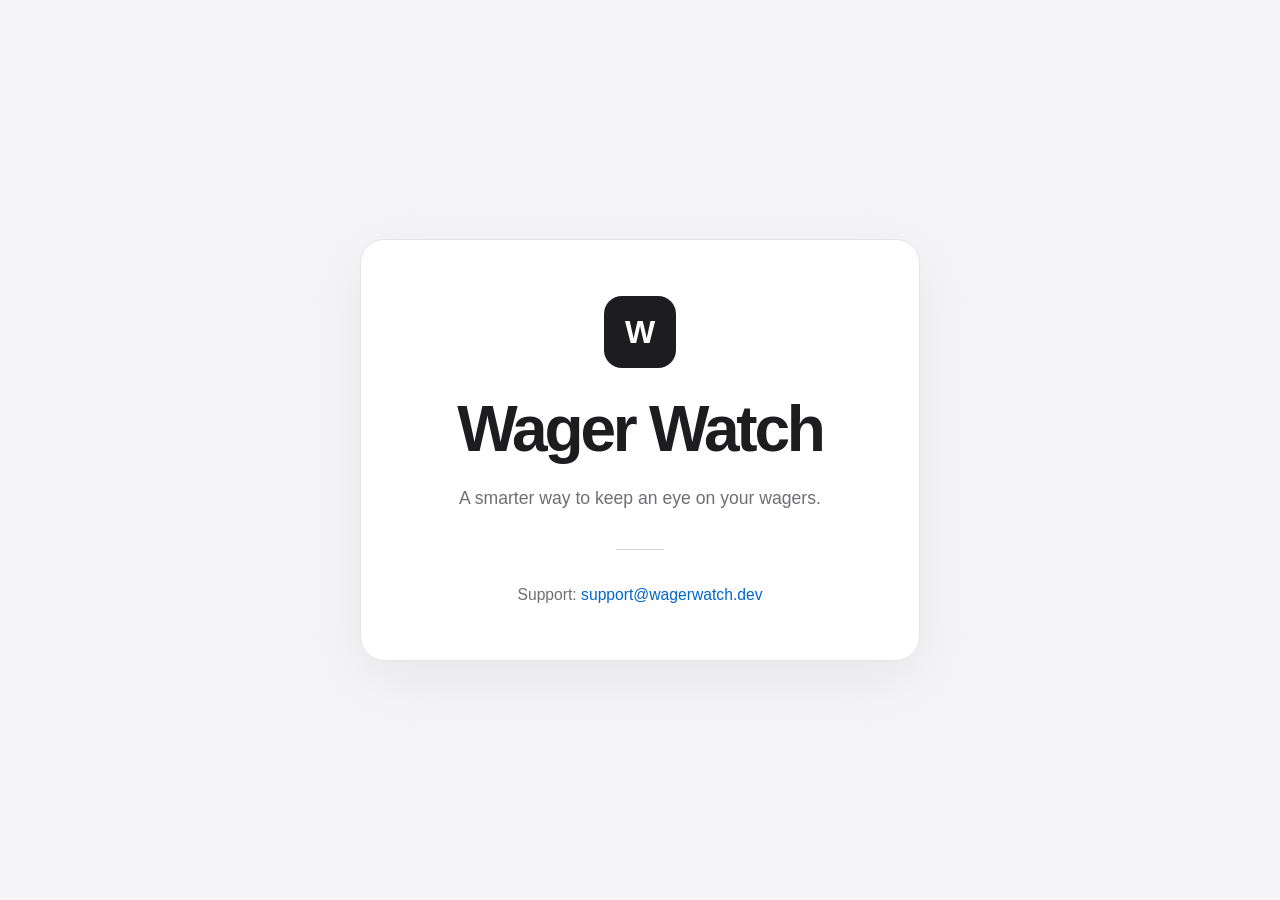
==== index.html @ 5d00ebd9 "Add files via upload" ====
<!doctype html>
<html lang="en">
<head>
  <meta charset="utf-8">
  <meta name="viewport" content="width=device-width, initial-scale=1">
  <meta name="description" content="Wager Watch">
  <title>Wager Watch</title>
  <link rel="stylesheet" href="styles.css">
</head>
<body>
  <main class="hero">
    <div class="card">
      <div class="logo-mark">W</div>
      <h1>Wager Watch</h1>
      <p class="tagline">A smarter way to keep an eye on your wagers.</p>

      <div class="divider"></div>

      <p class="support">
        Support:
        <a href="mailto:support@wagerwatch.dev">support@wagerwatch.dev</a>
      </p>
    </div>
  </main>
</body>
</html>
---- styles.css ----
* {
  box-sizing: border-box;
}

html, body {
  margin: 0;
  min-height: 100%;
}

body {
  font-family: -apple-system, BlinkMacSystemFont, "Segoe UI", Roboto, Helvetica, Arial, sans-serif;
  background: #f5f5f7;
  color: #1d1d1f;
}

.hero {
  min-height: 100vh;
  display: grid;
  place-items: center;
  padding: 24px;
}

.card {
  width: min(560px, 100%);
  text-align: center;
  background: #ffffff;
  border: 1px solid #e5e5e7;
  border-radius: 24px;
  padding: 56px 32px;
  box-shadow: 0 18px 60px rgba(0, 0, 0, 0.06);
}

.logo-mark {
  width: 72px;
  height: 72px;
  margin: 0 auto 24px;
  border-radius: 18px;
  display: grid;
  place-items: center;
  background: #1d1d1f;
  color: #ffffff;
  font-size: 32px;
  font-weight: 700;
}

h1 {
  margin: 0;
  font-size: clamp(2.4rem, 8vw, 4rem);
  letter-spacing: -0.05em;
}

.tagline {
  margin: 18px auto 0;
  max-width: 420px;
  color: #6e6e73;
  font-size: 1.1rem;
  line-height: 1.6;
}

.divider {
  width: 48px;
  height: 1px;
  background: #d2d2d7;
  margin: 36px auto;
}

.support {
  margin: 0;
  color: #6e6e73;
  font-size: 0.98rem;
}

a {
  color: #0066cc;
  text-decoration: none;
}

a:hover {
  text-decoration: underline;
}
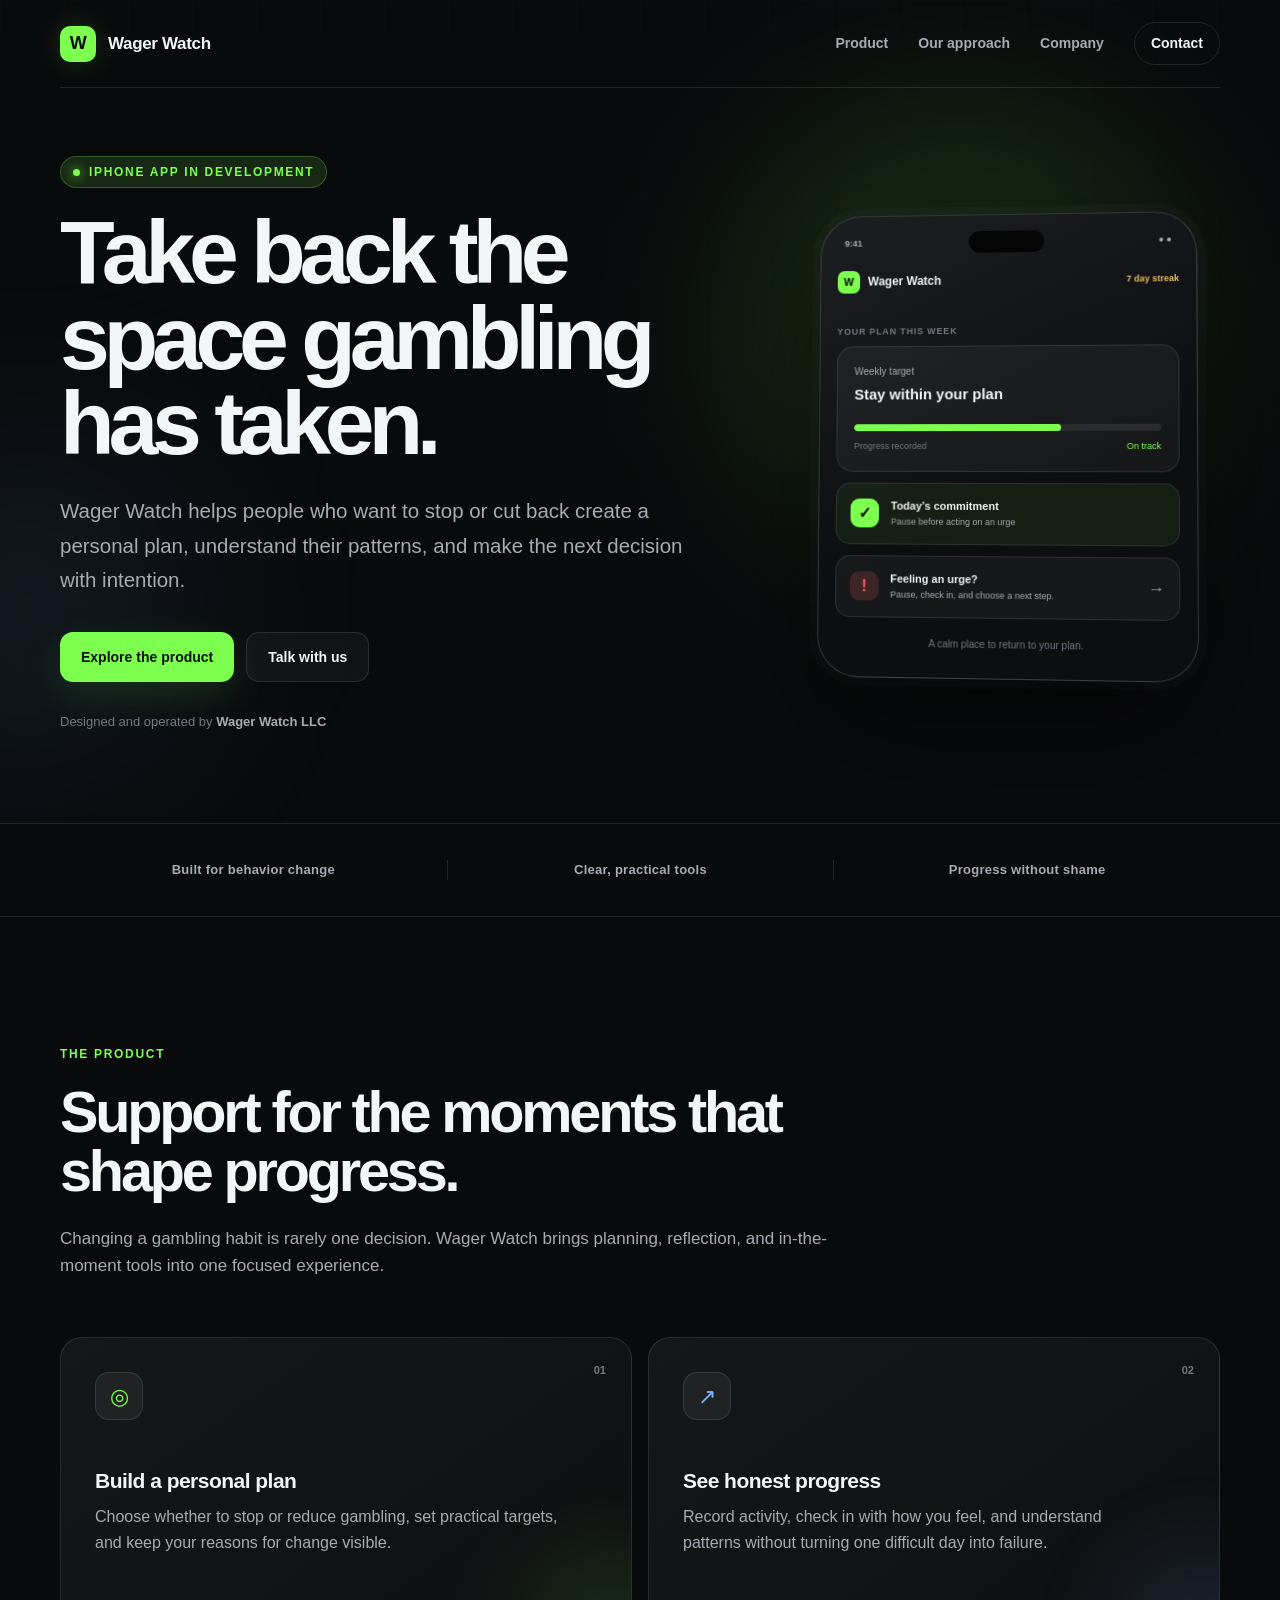
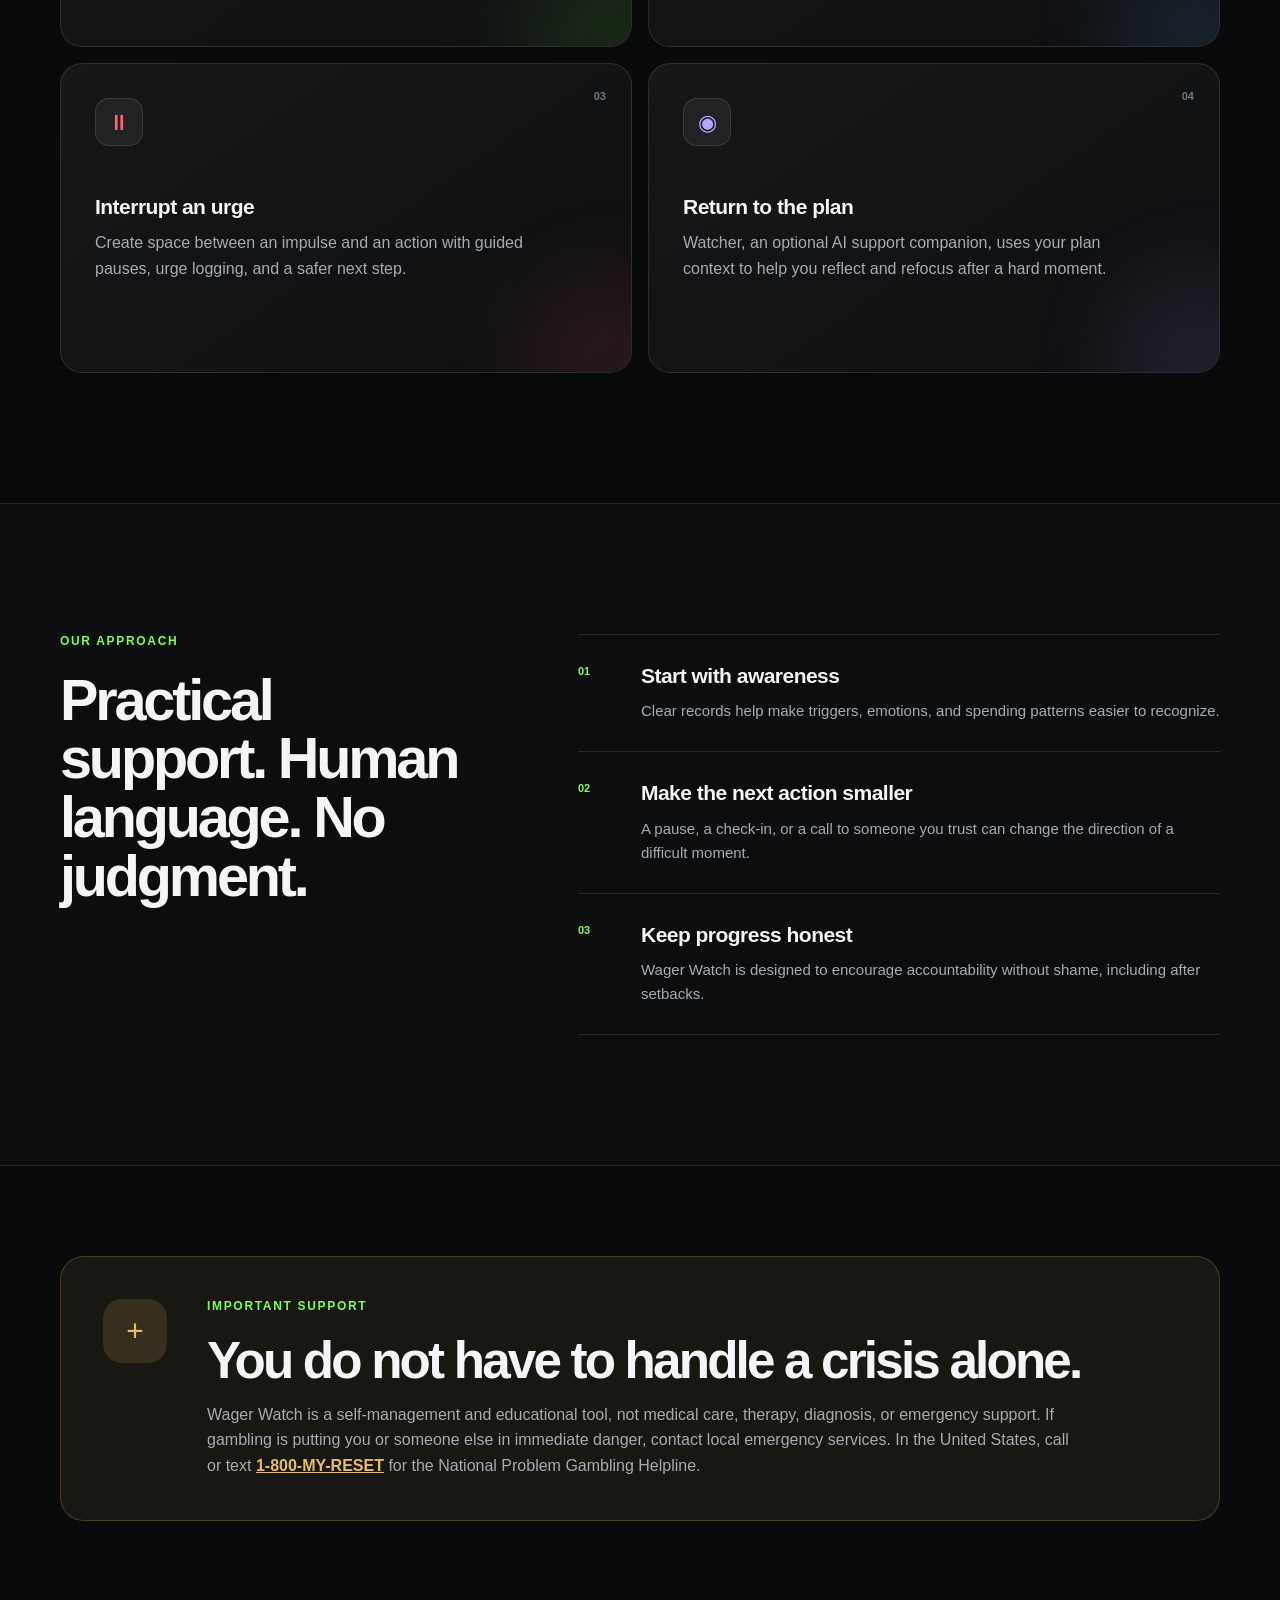
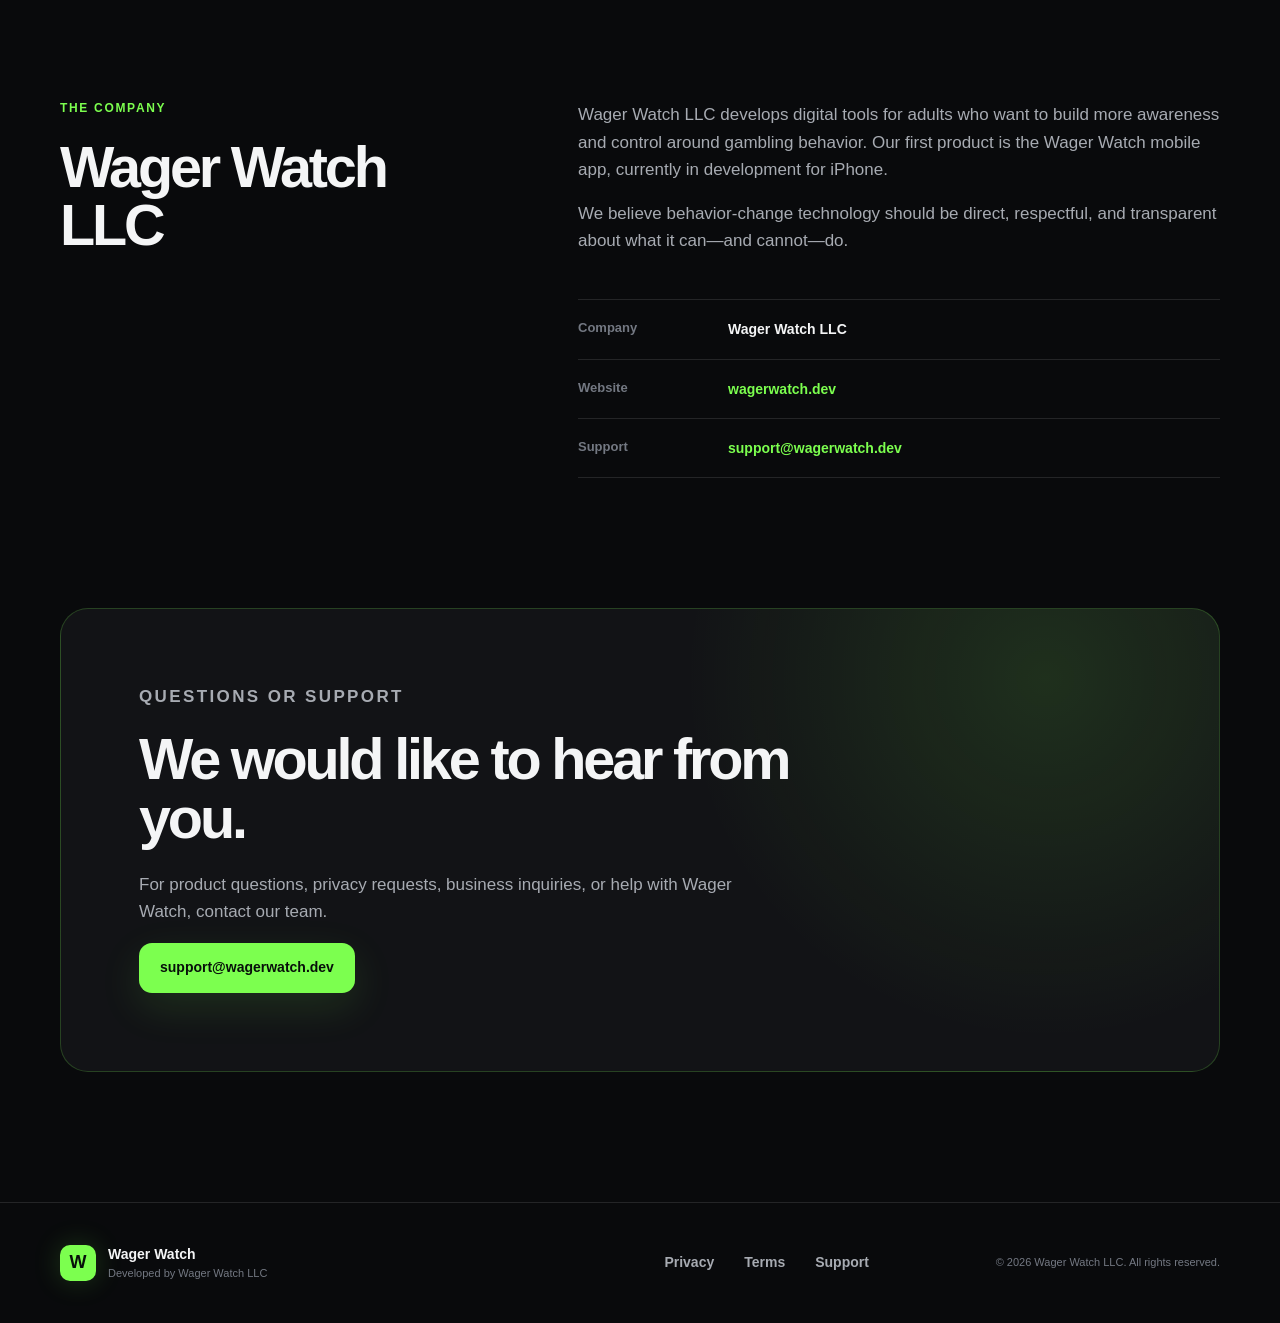
==== commit cf1df56c: "Build complete Wager Watch company website Add substantive company and product content, responsible-" ====
--- a/index.html
+++ b/index.html
@@ -3,24 +3,201 @@
 <head>
   <meta charset="utf-8">
   <meta name="viewport" content="width=device-width, initial-scale=1">
-  <meta name="description" content="Wager Watch">
-  <title>Wager Watch</title>
+  <meta name="description" content="Wager Watch helps adults who want to stop or reduce gambling build a personal plan, track progress, and respond to urges with intention.">
+  <meta name="theme-color" content="#090a0c">
+  <meta property="og:title" content="Wager Watch — Take back control">
+  <meta property="og:description" content="A personal plan and progress companion for people working to change their gambling habits.">
+  <meta property="og:type" content="website">
+  <meta property="og:url" content="https://wagerwatch.dev/">
+  <title>Wager Watch — Take back control</title>
+  <link rel="icon" href="favicon.svg" type="image/svg+xml">
   <link rel="stylesheet" href="styles.css">
+  <script type="application/ld+json">
+    {
+      "@context": "https://schema.org",
+      "@type": "Organization",
+      "name": "Wager Watch LLC",
+      "url": "https://wagerwatch.dev",
+      "email": "support@wagerwatch.dev",
+      "description": "Wager Watch LLC develops digital tools that help adults build awareness and control around gambling behavior."
+    }
+  </script>
 </head>
 <body>
-  <main class="hero">
-    <div class="card">
-      <div class="logo-mark">W</div>
-      <h1>Wager Watch</h1>
-      <p class="tagline">A smarter way to keep an eye on your wagers.</p>
-
-      <div class="divider"></div>
-
-      <p class="support">
-        Support:
-        <a href="mailto:support@wagerwatch.dev">support@wagerwatch.dev</a>
-      </p>
+  <a class="skip-link" href="#main">Skip to content</a>
+
+  <header class="site-header">
+    <div class="shell nav-wrap">
+      <a class="brand" href="#top" aria-label="Wager Watch home">
+        <span class="brand-mark" aria-hidden="true">W</span>
+        <span>Wager Watch</span>
+      </a>
+      <nav aria-label="Primary navigation">
+        <a href="#product">Product</a>
+        <a href="#approach">Our approach</a>
+        <a href="#company">Company</a>
+        <a class="nav-contact" href="mailto:support@wagerwatch.dev">Contact</a>
+      </nav>
     </div>
+  </header>
+
+  <main id="main">
+    <section class="hero" id="top">
+      <div class="hero-glow hero-glow-one" aria-hidden="true"></div>
+      <div class="hero-glow hero-glow-two" aria-hidden="true"></div>
+      <div class="shell hero-grid">
+        <div class="hero-copy">
+          <p class="eyebrow"><span class="status-dot"></span> iPhone app in development</p>
+          <h1>Take back the space gambling has taken.</h1>
+          <p class="hero-lede">Wager Watch helps people who want to stop or cut back create a personal plan, understand their patterns, and make the next decision with intention.</p>
+          <div class="hero-actions">
+            <a class="button button-primary" href="#product">Explore the product</a>
+            <a class="button button-secondary" href="mailto:support@wagerwatch.dev">Talk with us</a>
+          </div>
+          <p class="identity-line">Designed and operated by <strong>Wager Watch LLC</strong></p>
+        </div>
+
+        <div class="product-preview" aria-label="Illustration of the Wager Watch app dashboard">
+          <div class="phone">
+            <div class="phone-top"><span>9:41</span><span class="phone-island"></span><span>● ●</span></div>
+            <div class="app-brand"><span class="mini-mark">W</span><span>Wager Watch</span><span class="streak">7 day streak</span></div>
+            <p class="screen-label">YOUR PLAN THIS WEEK</p>
+            <div class="plan-card">
+              <div><span class="muted">Weekly target</span><strong>Stay within your plan</strong></div>
+              <div class="progress-track"><span></span></div>
+              <div class="plan-meta"><span>Progress recorded</span><span>On track</span></div>
+            </div>
+            <div class="check-card">
+              <span class="check-icon">✓</span>
+              <div><strong>Today’s commitment</strong><span>Pause before acting on an urge</span></div>
+            </div>
+            <div class="urge-card">
+              <div class="urge-icon">!</div>
+              <div><strong>Feeling an urge?</strong><span>Pause, check in, and choose a next step.</span></div>
+              <span class="arrow">→</span>
+            </div>
+            <p class="preview-note">A calm place to return to your plan.</p>
+          </div>
+        </div>
+      </div>
+    </section>
+
+    <section class="trust-strip" aria-label="Product principles">
+      <div class="shell trust-grid">
+        <span>Built for behavior change</span>
+        <span>Clear, practical tools</span>
+        <span>Progress without shame</span>
+      </div>
+    </section>
+
+    <section class="section" id="product">
+      <div class="shell">
+        <div class="section-heading">
+          <p class="kicker">The product</p>
+          <h2>Support for the moments that shape progress.</h2>
+          <p>Changing a gambling habit is rarely one decision. Wager Watch brings planning, reflection, and in-the-moment tools into one focused experience.</p>
+        </div>
+        <div class="feature-grid">
+          <article class="feature-card feature-plan">
+            <span class="feature-number">01</span>
+            <div class="feature-icon" aria-hidden="true">◎</div>
+            <h3>Build a personal plan</h3>
+            <p>Choose whether to stop or reduce gambling, set practical targets, and keep your reasons for change visible.</p>
+          </article>
+          <article class="feature-card feature-track">
+            <span class="feature-number">02</span>
+            <div class="feature-icon" aria-hidden="true">↗</div>
+            <h3>See honest progress</h3>
+            <p>Record activity, check in with how you feel, and understand patterns without turning one difficult day into failure.</p>
+          </article>
+          <article class="feature-card feature-urge">
+            <span class="feature-number">03</span>
+            <div class="feature-icon" aria-hidden="true">⏸</div>
+            <h3>Interrupt an urge</h3>
+            <p>Create space between an impulse and an action with guided pauses, urge logging, and a safer next step.</p>
+          </article>
+          <article class="feature-card feature-watcher">
+            <span class="feature-number">04</span>
+            <div class="feature-icon" aria-hidden="true">◉</div>
+            <h3>Return to the plan</h3>
+            <p>Watcher, an optional AI support companion, uses your plan context to help you reflect and refocus after a hard moment.</p>
+          </article>
+        </div>
+      </div>
+    </section>
+
+    <section class="section approach-section" id="approach">
+      <div class="shell approach-grid">
+        <div>
+          <p class="kicker">Our approach</p>
+          <h2>Practical support. Human language. No judgment.</h2>
+        </div>
+        <div class="principles">
+          <article>
+            <span>01</span>
+            <div><h3>Start with awareness</h3><p>Clear records help make triggers, emotions, and spending patterns easier to recognize.</p></div>
+          </article>
+          <article>
+            <span>02</span>
+            <div><h3>Make the next action smaller</h3><p>A pause, a check-in, or a call to someone you trust can change the direction of a difficult moment.</p></div>
+          </article>
+          <article>
+            <span>03</span>
+            <div><h3>Keep progress honest</h3><p>Wager Watch is designed to encourage accountability without shame, including after setbacks.</p></div>
+          </article>
+        </div>
+      </div>
+    </section>
+
+    <section class="section safety-section">
+      <div class="shell safety-card">
+        <div class="safety-mark" aria-hidden="true">+</div>
+        <div>
+          <p class="kicker">Important support</p>
+          <h2>You do not have to handle a crisis alone.</h2>
+          <p>Wager Watch is a self-management and educational tool, not medical care, therapy, diagnosis, or emergency support. If gambling is putting you or someone else in immediate danger, contact local emergency services. In the United States, call or text <a href="tel:18006973738">1-800-MY-RESET</a> for the National Problem Gambling Helpline.</p>
+        </div>
+      </div>
+    </section>
+
+    <section class="section company-section" id="company">
+      <div class="shell company-grid">
+        <div>
+          <p class="kicker">The company</p>
+          <h2>Wager Watch LLC</h2>
+        </div>
+        <div class="company-copy">
+          <p>Wager Watch LLC develops digital tools for adults who want to build more awareness and control around gambling behavior. Our first product is the Wager Watch mobile app, currently in development for iPhone.</p>
+          <p>We believe behavior-change technology should be direct, respectful, and transparent about what it can—and cannot—do.</p>
+          <dl class="company-details">
+            <div><dt>Company</dt><dd>Wager Watch LLC</dd></div>
+            <div><dt>Website</dt><dd><a href="https://wagerwatch.dev">wagerwatch.dev</a></dd></div>
+            <div><dt>Support</dt><dd><a href="mailto:support@wagerwatch.dev">support@wagerwatch.dev</a></dd></div>
+          </dl>
+        </div>
+      </div>
+    </section>
+
+    <section class="contact-section">
+      <div class="shell contact-card">
+        <p class="kicker">Questions or support</p>
+        <h2>We would like to hear from you.</h2>
+        <p>For product questions, privacy requests, business inquiries, or help with Wager Watch, contact our team.</p>
+        <a class="button button-primary" href="mailto:support@wagerwatch.dev">support@wagerwatch.dev</a>
+      </div>
+    </section>
   </main>
+
+  <footer>
+    <div class="shell footer-grid">
+      <div class="footer-brand"><span class="brand-mark" aria-hidden="true">W</span><div><strong>Wager Watch</strong><span>Developed by Wager Watch LLC</span></div></div>
+      <nav aria-label="Legal navigation">
+        <a href="privacy.html">Privacy</a>
+        <a href="terms.html">Terms</a>
+        <a href="mailto:support@wagerwatch.dev">Support</a>
+      </nav>
+      <p>© 2026 Wager Watch LLC. All rights reserved.</p>
+    </div>
+  </footer>
 </body>
 </html>
--- a/styles.css
+++ b/styles.css
@@ -1,80 +1,201 @@
-* {
-  box-sizing: border-box;
-}
-
-html, body {
+:root {
+  --bg: #090a0c;
+  --surface: #121316;
+  --surface-raised: #1a1c20;
+  --text: #f4f5f6;
+  --muted: #a7abb2;
+  --subtle: #737882;
+  --line: rgba(255, 255, 255, 0.11);
+  --lime: #7cff4f;
+  --lime-soft: rgba(124, 255, 79, 0.13);
+  --blue: #72b8ff;
+  --lavender: #b7a5ff;
+  --amber: #e6be62;
+  --red: #ff626b;
+  --shell: 1160px;
+}
+
+* { box-sizing: border-box; }
+html { scroll-behavior: smooth; }
+body {
   margin: 0;
-  min-height: 100%;
-}
-
-body {
-  font-family: -apple-system, BlinkMacSystemFont, "Segoe UI", Roboto, Helvetica, Arial, sans-serif;
-  background: #f5f5f7;
-  color: #1d1d1f;
-}
-
-.hero {
-  min-height: 100vh;
-  display: grid;
-  place-items: center;
-  padding: 24px;
-}
-
-.card {
-  width: min(560px, 100%);
-  text-align: center;
-  background: #ffffff;
-  border: 1px solid #e5e5e7;
-  border-radius: 24px;
-  padding: 56px 32px;
-  box-shadow: 0 18px 60px rgba(0, 0, 0, 0.06);
-}
-
-.logo-mark {
-  width: 72px;
-  height: 72px;
-  margin: 0 auto 24px;
-  border-radius: 18px;
-  display: grid;
-  place-items: center;
-  background: #1d1d1f;
-  color: #ffffff;
-  font-size: 32px;
-  font-weight: 700;
-}
-
-h1 {
-  margin: 0;
-  font-size: clamp(2.4rem, 8vw, 4rem);
-  letter-spacing: -0.05em;
-}
-
-.tagline {
-  margin: 18px auto 0;
-  max-width: 420px;
-  color: #6e6e73;
-  font-size: 1.1rem;
+  background: var(--bg);
+  color: var(--text);
+  font-family: Inter, ui-sans-serif, -apple-system, BlinkMacSystemFont, "Segoe UI", sans-serif;
+  font-size: 16px;
   line-height: 1.6;
-}
-
-.divider {
-  width: 48px;
-  height: 1px;
-  background: #d2d2d7;
-  margin: 36px auto;
-}
-
-.support {
-  margin: 0;
-  color: #6e6e73;
-  font-size: 0.98rem;
-}
-
-a {
-  color: #0066cc;
-  text-decoration: none;
-}
-
-a:hover {
-  text-decoration: underline;
-}
+  -webkit-font-smoothing: antialiased;
+}
+a { color: inherit; }
+.shell { width: min(var(--shell), calc(100% - 48px)); margin-inline: auto; }
+.skip-link { position: fixed; left: 16px; top: -80px; z-index: 100; padding: 12px 18px; background: var(--lime); color: #07100a; border-radius: 10px; font-weight: 800; }
+.skip-link:focus { top: 16px; }
+
+.site-header { position: absolute; inset: 0 0 auto; z-index: 10; }
+.nav-wrap { height: 88px; display: flex; align-items: center; justify-content: space-between; border-bottom: 1px solid var(--line); }
+.brand { display: flex; align-items: center; gap: 12px; color: var(--text); text-decoration: none; font-size: 17px; font-weight: 760; letter-spacing: -0.02em; }
+.brand-mark { width: 36px; height: 36px; display: inline-grid; place-items: center; border-radius: 10px; background: var(--lime); color: #07100a; font-size: 18px; font-weight: 900; box-shadow: 0 0 28px rgba(124, 255, 79, 0.18); }
+nav { display: flex; align-items: center; gap: 30px; }
+nav a { color: var(--muted); text-decoration: none; font-size: 14px; font-weight: 650; transition: color .2s ease; }
+nav a:hover, nav a:focus-visible { color: var(--text); }
+.nav-contact { padding: 9px 16px; border: 1px solid var(--line); border-radius: 999px; color: var(--text); }
+
+.hero { position: relative; min-height: 820px; padding: 156px 0 90px; overflow: hidden; border-bottom: 1px solid var(--line); }
+.hero::before { content: ""; position: absolute; inset: 0; pointer-events: none; opacity: .2; background-image: linear-gradient(rgba(255,255,255,.045) 1px, transparent 1px), linear-gradient(90deg, rgba(255,255,255,.045) 1px, transparent 1px); background-size: 64px 64px; mask-image: linear-gradient(to bottom, black, transparent 86%); }
+.hero-glow { position: absolute; border-radius: 50%; filter: blur(90px); pointer-events: none; }
+.hero-glow-one { width: 460px; height: 460px; right: 7%; top: 12%; background: rgba(124, 255, 79, .13); }
+.hero-glow-two { width: 360px; height: 360px; left: -12%; bottom: 4%; background: rgba(114, 184, 255, .08); }
+.hero-grid { position: relative; display: grid; grid-template-columns: minmax(0, 1.1fr) minmax(360px, .75fr); align-items: center; gap: clamp(50px, 8vw, 120px); }
+.eyebrow, .kicker { margin: 0 0 22px; color: var(--lime); font-size: 12px; line-height: 1.2; font-weight: 850; letter-spacing: .14em; text-transform: uppercase; }
+.eyebrow { display: inline-flex; align-items: center; gap: 9px; padding: 8px 12px; border: 1px solid rgba(124,255,79,.24); border-radius: 999px; background: var(--lime-soft); }
+.status-dot { width: 7px; height: 7px; border-radius: 50%; background: var(--lime); box-shadow: 0 0 12px var(--lime); }
+h1, h2, h3, p { margin-top: 0; }
+h1 { max-width: 750px; margin-bottom: 28px; font-size: clamp(3.5rem, 7vw, 6.55rem); line-height: .95; letter-spacing: -.07em; font-weight: 830; }
+h2 { margin-bottom: 24px; font-size: clamp(2.25rem, 4.5vw, 4.4rem); line-height: 1.02; letter-spacing: -.055em; }
+h3 { margin-bottom: 10px; font-size: 21px; line-height: 1.25; letter-spacing: -.025em; }
+.hero-lede { max-width: 650px; margin-bottom: 34px; color: var(--muted); font-size: clamp(1.08rem, 2vw, 1.28rem); line-height: 1.7; }
+.hero-actions { display: flex; flex-wrap: wrap; gap: 12px; }
+.button { display: inline-flex; align-items: center; justify-content: center; min-height: 50px; padding: 0 21px; border-radius: 13px; text-decoration: none; font-size: 14px; font-weight: 800; transition: transform .2s ease, border-color .2s ease, background .2s ease; }
+.button:hover { transform: translateY(-2px); }
+.button-primary { background: var(--lime); color: #07100a; box-shadow: 0 14px 42px rgba(124,255,79,.12); }
+.button-secondary { border: 1px solid var(--line); background: rgba(255,255,255,.04); }
+.identity-line { margin: 30px 0 0; color: var(--subtle); font-size: 13px; }
+.identity-line strong { color: var(--muted); }
+
+.product-preview { perspective: 1000px; }
+.phone { width: min(380px, 100%); margin-inline: auto; padding: 13px 17px 25px; border: 1px solid rgba(255,255,255,.17); border-radius: 42px; background: linear-gradient(155deg, #1c1e22, #0d0e10 60%); box-shadow: 0 50px 120px rgba(0,0,0,.55), 0 0 0 8px rgba(255,255,255,.025); transform: rotateY(-4deg) rotateX(2deg); }
+.phone-top { display: grid; grid-template-columns: 1fr 1fr 1fr; align-items: center; padding: 3px 7px 17px; color: var(--muted); font-size: 9px; font-weight: 800; }
+.phone-top > :last-child { text-align: right; }
+.phone-island { width: 76px; height: 22px; margin-inline: auto; border-radius: 20px; background: #050506; }
+.app-brand { display: flex; align-items: center; gap: 8px; margin-bottom: 32px; font-size: 12px; font-weight: 800; }
+.mini-mark { width: 23px; height: 23px; display: grid; place-items: center; border-radius: 7px; background: var(--lime); color: #07100a; font-size: 11px; }
+.streak { margin-left: auto; color: var(--amber); font-size: 9px; }
+.screen-label { margin-bottom: 8px; color: var(--subtle); font-size: 9px; font-weight: 850; letter-spacing: .1em; }
+.plan-card, .check-card, .urge-card { border: 1px solid var(--line); background: rgba(255,255,255,.045); }
+.plan-card { padding: 17px; border-radius: 17px; }
+.plan-card > div:first-child { display: flex; flex-direction: column; }
+.muted { color: var(--muted); font-size: 10px; }
+.plan-card strong { margin-top: 3px; font-size: 15px; }
+.progress-track { height: 7px; margin: 18px 0 8px; overflow: hidden; border-radius: 99px; background: rgba(255,255,255,.08); }
+.progress-track span { display: block; width: 68%; height: 100%; border-radius: inherit; background: var(--lime); }
+.plan-meta { display: flex; justify-content: space-between; color: var(--subtle); font-size: 9px; }
+.plan-meta span:last-child { color: var(--lime); }
+.check-card, .urge-card { display: flex; align-items: center; gap: 12px; margin-top: 11px; padding: 14px; border-radius: 15px; }
+.check-card { background: rgba(124,255,79,.065); }
+.check-icon, .urge-icon { flex: 0 0 auto; width: 29px; height: 29px; display: grid; place-items: center; border-radius: 9px; font-weight: 900; }
+.check-icon { background: var(--lime); color: #07100a; }
+.urge-icon { background: rgba(255,98,107,.17); color: var(--red); }
+.check-card div, .urge-card div:nth-child(2) { display: flex; flex-direction: column; }
+.check-card strong, .urge-card strong { font-size: 11px; }
+.check-card div span, .urge-card div span { color: var(--muted); font-size: 9px; }
+.arrow { margin-left: auto; color: var(--muted); }
+.preview-note { margin: 18px 0 0; color: var(--subtle); font-size: 10px; text-align: center; }
+
+.trust-strip { border-bottom: 1px solid var(--line); }
+.trust-grid { min-height: 92px; display: grid; grid-template-columns: repeat(3, 1fr); align-items: center; }
+.trust-grid span { color: var(--muted); font-size: 13px; font-weight: 750; letter-spacing: .02em; text-align: center; }
+.trust-grid span + span { border-left: 1px solid var(--line); }
+.section { padding: 130px 0; }
+.section-heading { max-width: 800px; margin-bottom: 58px; }
+.section-heading > p:last-child, .company-copy > p, .principles p, .contact-card > p { color: var(--muted); font-size: 17px; }
+.feature-grid { display: grid; grid-template-columns: repeat(2, 1fr); gap: 16px; }
+.feature-card { position: relative; min-height: 310px; padding: 34px; overflow: hidden; border: 1px solid var(--line); border-radius: 22px; background: linear-gradient(145deg, rgba(255,255,255,.055), rgba(255,255,255,.022)); }
+.feature-card::after { content: ""; position: absolute; width: 180px; height: 180px; right: -70px; bottom: -80px; border-radius: 50%; filter: blur(45px); opacity: .11; }
+.feature-plan::after { background: var(--lime); }
+.feature-track::after { background: var(--blue); }
+.feature-urge::after { background: var(--red); }
+.feature-watcher::after { background: var(--lavender); }
+.feature-number { position: absolute; right: 25px; top: 24px; color: var(--subtle); font-size: 11px; font-weight: 800; }
+.feature-icon { width: 48px; height: 48px; display: grid; place-items: center; margin-bottom: 48px; border: 1px solid var(--line); border-radius: 14px; background: rgba(255,255,255,.055); color: var(--lime); font-size: 22px; }
+.feature-track .feature-icon { color: var(--blue); }
+.feature-urge .feature-icon { color: var(--red); }
+.feature-watcher .feature-icon { color: var(--lavender); }
+.feature-card p { max-width: 470px; margin-bottom: 0; color: var(--muted); }
+
+.approach-section { border-block: 1px solid var(--line); background: #0c0d0f; }
+.approach-grid { display: grid; grid-template-columns: .8fr 1.2fr; gap: 90px; }
+.principles article { display: grid; grid-template-columns: 45px 1fr; gap: 18px; padding: 28px 0; border-top: 1px solid var(--line); }
+.principles article:last-child { border-bottom: 1px solid var(--line); }
+.principles article > span { color: var(--lime); font-size: 11px; font-weight: 850; }
+.principles p { margin-bottom: 0; font-size: 15px; }
+
+.safety-section { padding-block: 90px; }
+.safety-card { display: grid; grid-template-columns: 76px 1fr; gap: 28px; padding: 42px; border: 1px solid rgba(230,190,98,.23); border-radius: 24px; background: rgba(230,190,98,.07); }
+.safety-mark { width: 64px; height: 64px; display: grid; place-items: center; border-radius: 19px; background: rgba(230,190,98,.14); color: var(--amber); font-size: 30px; }
+.safety-card h2 { margin-bottom: 14px; font-size: clamp(2rem, 4vw, 3.3rem); }
+.safety-card p:last-child { max-width: 870px; margin-bottom: 0; color: var(--muted); }
+.safety-card a { color: var(--amber); font-weight: 800; }
+
+.company-section { padding-top: 90px; }
+.company-grid { display: grid; grid-template-columns: .8fr 1.2fr; gap: 90px; }
+.company-copy > p { max-width: 700px; }
+.company-details { margin: 45px 0 0; border-top: 1px solid var(--line); }
+.company-details div { display: grid; grid-template-columns: 150px 1fr; padding: 18px 0; border-bottom: 1px solid var(--line); }
+.company-details dt { color: var(--subtle); font-size: 13px; font-weight: 750; }
+.company-details dd { margin: 0; font-size: 14px; font-weight: 700; }
+.company-details a { color: var(--lime); text-decoration: none; }
+.contact-section { padding: 0 0 130px; }
+.contact-card { padding: clamp(36px, 7vw, 78px); border: 1px solid rgba(124,255,79,.2); border-radius: 28px; background: radial-gradient(circle at 85% 15%, rgba(124,255,79,.12), transparent 34%), var(--surface); }
+.contact-card h2 { max-width: 700px; }
+.contact-card > p { max-width: 640px; }
+
+footer { padding: 40px 0; border-top: 1px solid var(--line); }
+.footer-grid { display: grid; grid-template-columns: 1.2fr 1fr auto; align-items: center; gap: 30px; }
+.footer-brand { display: flex; align-items: center; gap: 12px; }
+.footer-brand div { display: flex; flex-direction: column; }
+.footer-brand strong { font-size: 14px; }
+.footer-brand div span { color: var(--subtle); font-size: 11px; }
+footer nav { justify-content: center; }
+footer p { margin: 0; color: var(--subtle); font-size: 11px; text-align: right; }
+
+.legal-main { padding: 150px 0 100px; }
+.legal-header { max-width: 760px; margin-bottom: 70px; }
+.legal-header h1 { font-size: clamp(3.2rem, 7vw, 5.7rem); }
+.legal-header p { color: var(--muted); font-size: 18px; }
+.legal-meta { color: var(--lime) !important; font-size: 12px !important; font-weight: 800; letter-spacing: .1em; text-transform: uppercase; }
+.legal-layout { display: grid; grid-template-columns: 240px minmax(0, 720px); gap: 70px; }
+.legal-nav { align-self: start; position: sticky; top: 30px; display: flex; flex-direction: column; align-items: flex-start; gap: 10px; }
+.legal-nav a { color: var(--subtle); font-size: 13px; }
+.legal-content section { padding: 0 0 38px; margin-bottom: 38px; border-bottom: 1px solid var(--line); }
+.legal-content h2 { margin-bottom: 18px; font-size: 28px; letter-spacing: -.035em; }
+.legal-content h3 { margin-top: 24px; font-size: 17px; }
+.legal-content p, .legal-content li { color: var(--muted); }
+.legal-content li + li { margin-top: 9px; }
+.legal-content a { color: var(--lime); }
+.notice { padding: 20px; border-left: 3px solid var(--amber); background: rgba(230,190,98,.07); }
+
+@media (max-width: 850px) {
+  .shell { width: min(100% - 34px, var(--shell)); }
+  .site-header nav a:not(.nav-contact) { display: none; }
+  .hero { padding-top: 135px; }
+  .hero-grid, .approach-grid, .company-grid { grid-template-columns: 1fr; gap: 55px; }
+  .hero-copy { text-align: center; }
+  .hero-lede { margin-inline: auto; }
+  .hero-actions { justify-content: center; }
+  .phone { transform: none; }
+  .section { padding: 95px 0; }
+  .footer-grid { grid-template-columns: 1fr; text-align: center; }
+  .footer-brand, footer nav { justify-content: center; }
+  footer p { text-align: center; }
+  .legal-layout { grid-template-columns: 1fr; gap: 35px; }
+  .legal-nav { position: static; flex-direction: row; flex-wrap: wrap; }
+}
+
+@media (max-width: 600px) {
+  .nav-wrap { height: 74px; }
+  .nav-contact { padding: 7px 13px; }
+  .hero { min-height: auto; padding: 120px 0 70px; }
+  h1 { font-size: clamp(3rem, 15vw, 4.5rem); }
+  .feature-grid { grid-template-columns: 1fr; }
+  .feature-card { min-height: 280px; padding: 28px; }
+  .trust-grid { padding-block: 25px; grid-template-columns: 1fr; gap: 12px; }
+  .trust-grid span + span { border-left: 0; }
+  .safety-card { grid-template-columns: 1fr; padding: 28px; }
+  .company-details div { grid-template-columns: 1fr; gap: 3px; }
+  .legal-main { padding-top: 120px; }
+}
+
+@media (prefers-reduced-motion: reduce) {
+  html { scroll-behavior: auto; }
+  *, *::before, *::after { transition-duration: .01ms !important; }
+}
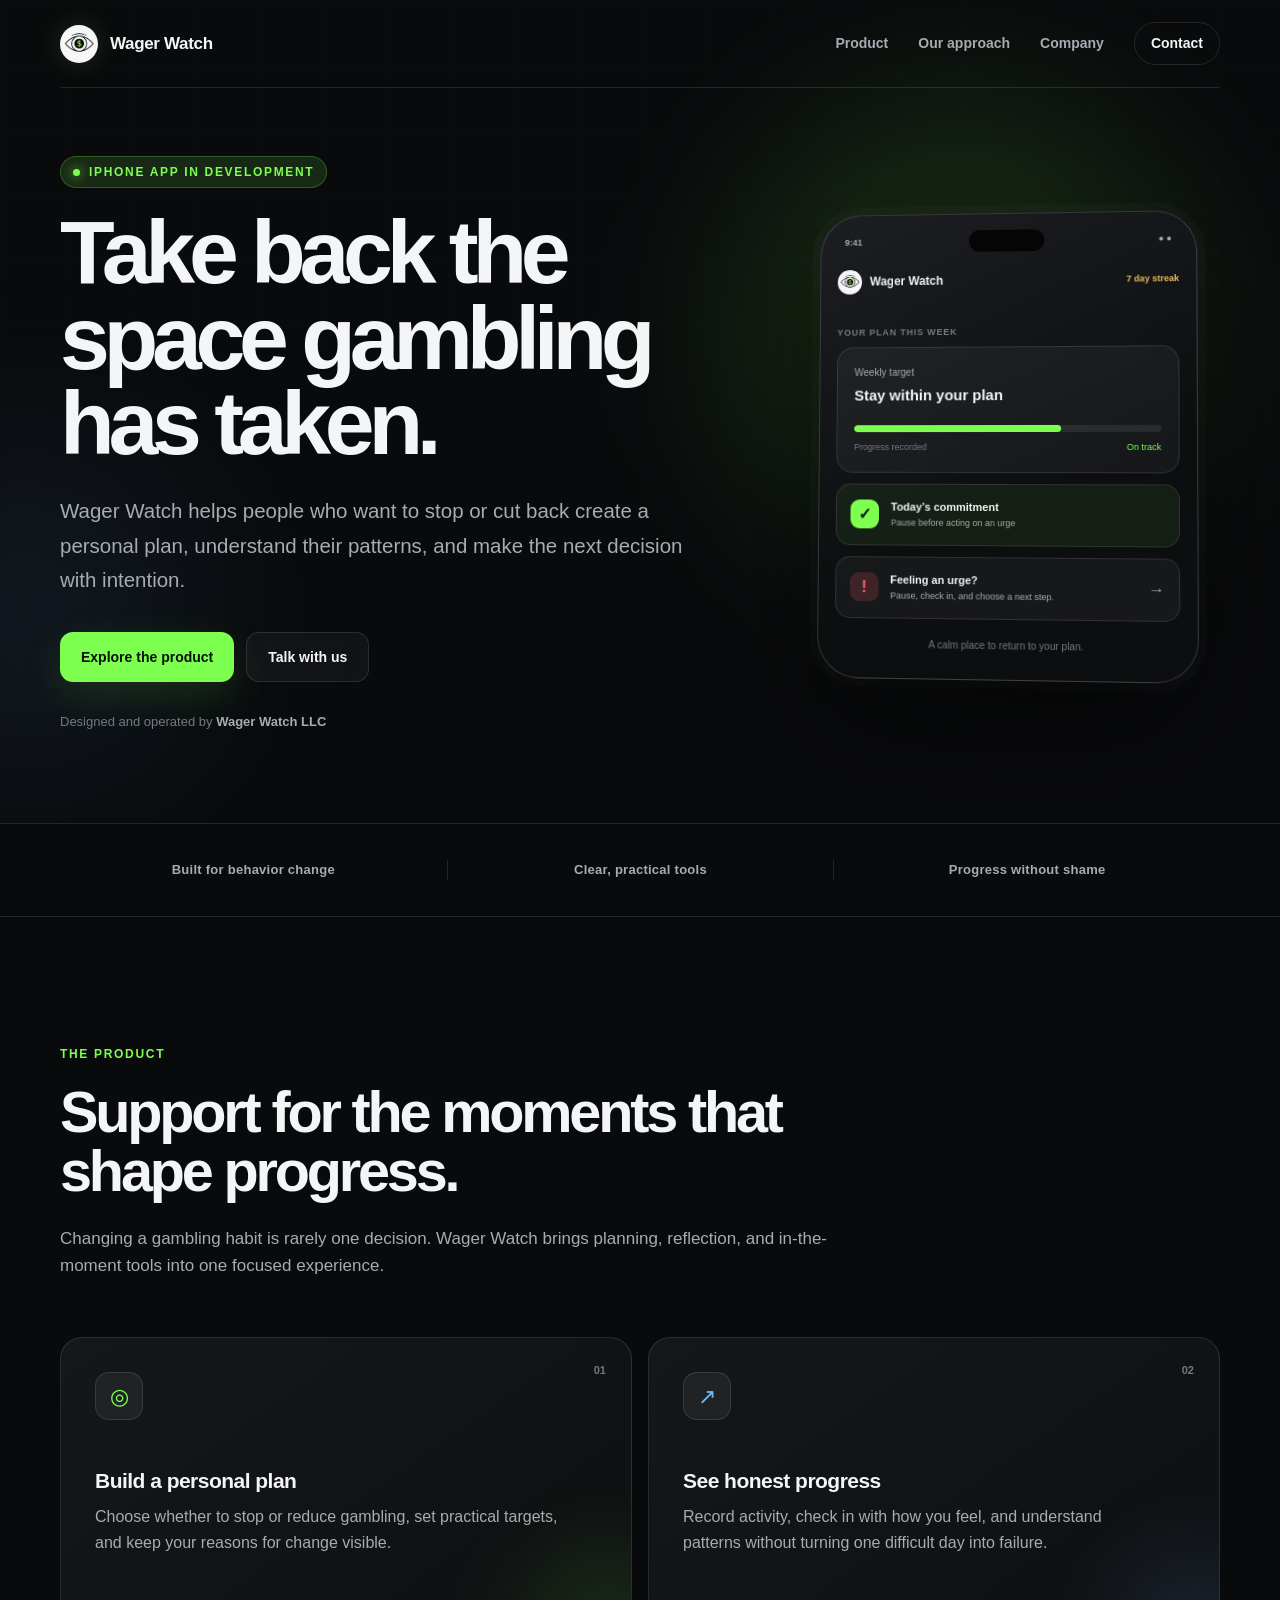
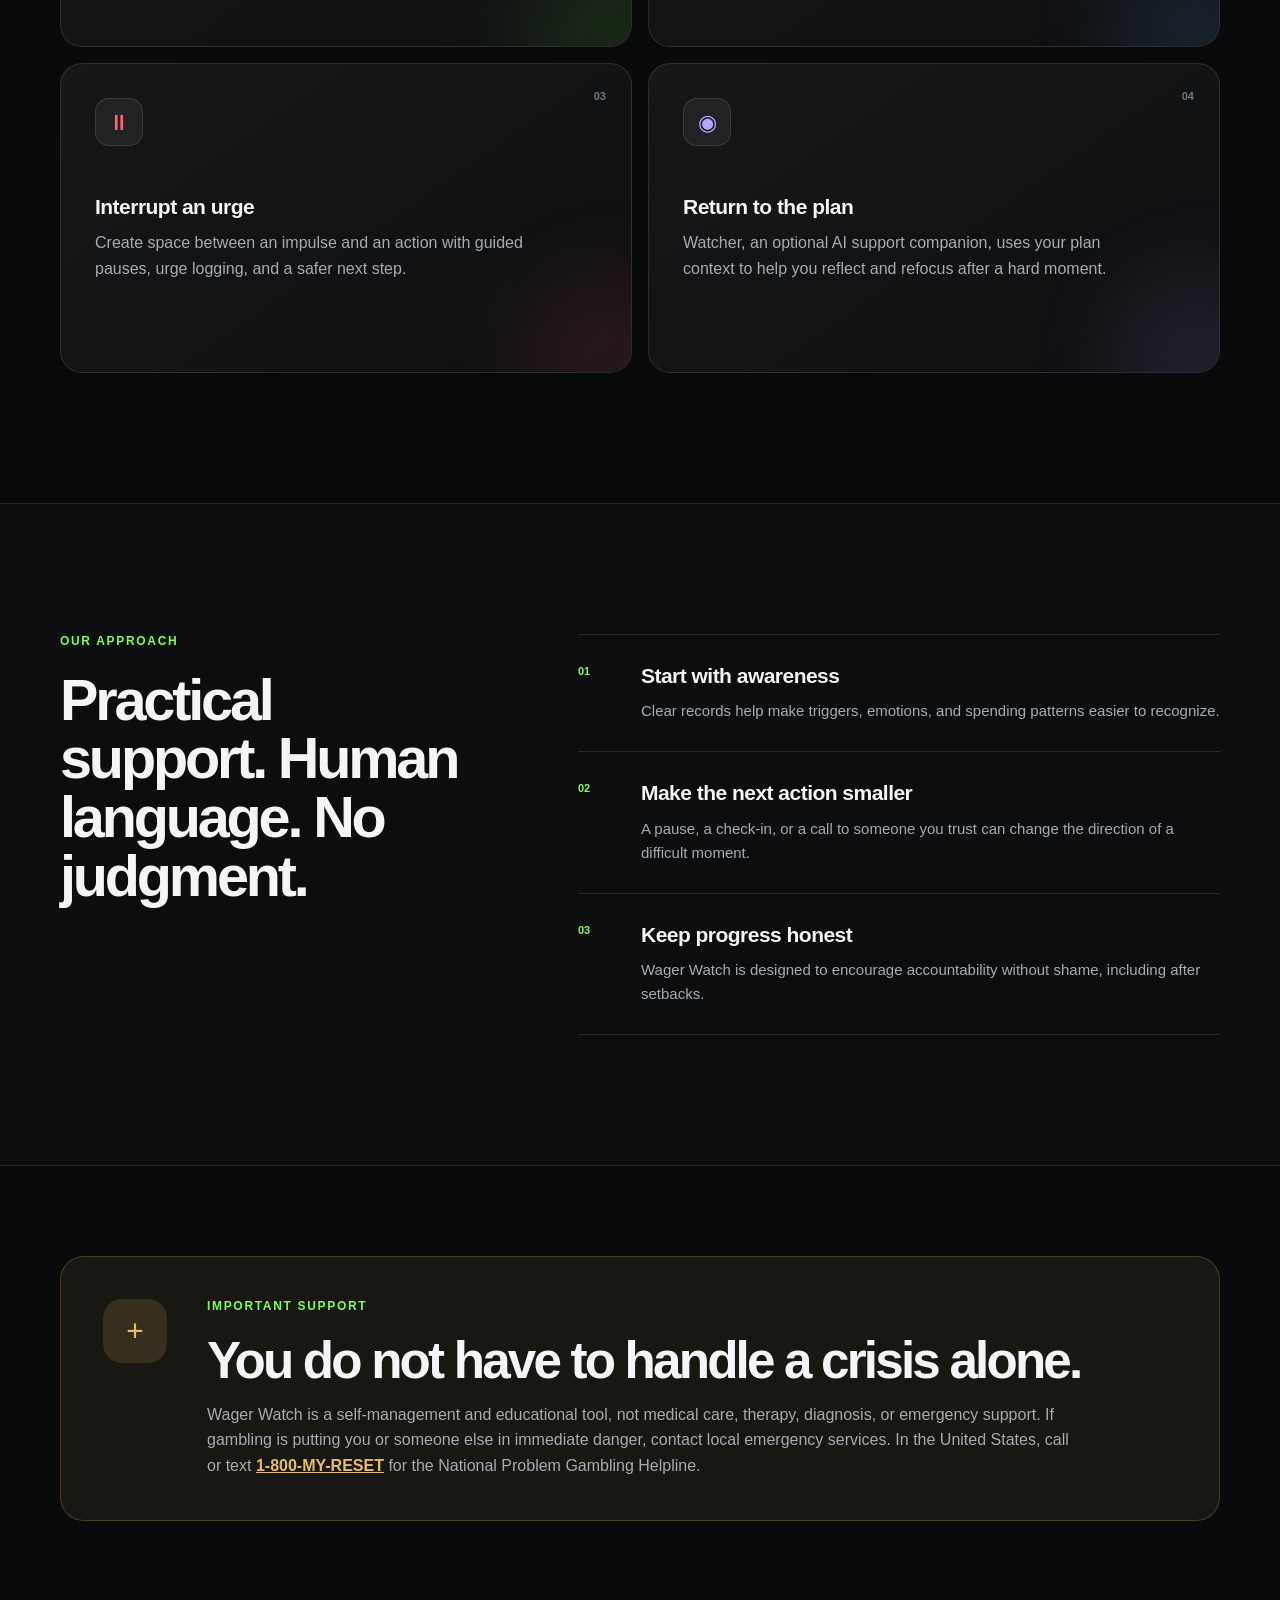
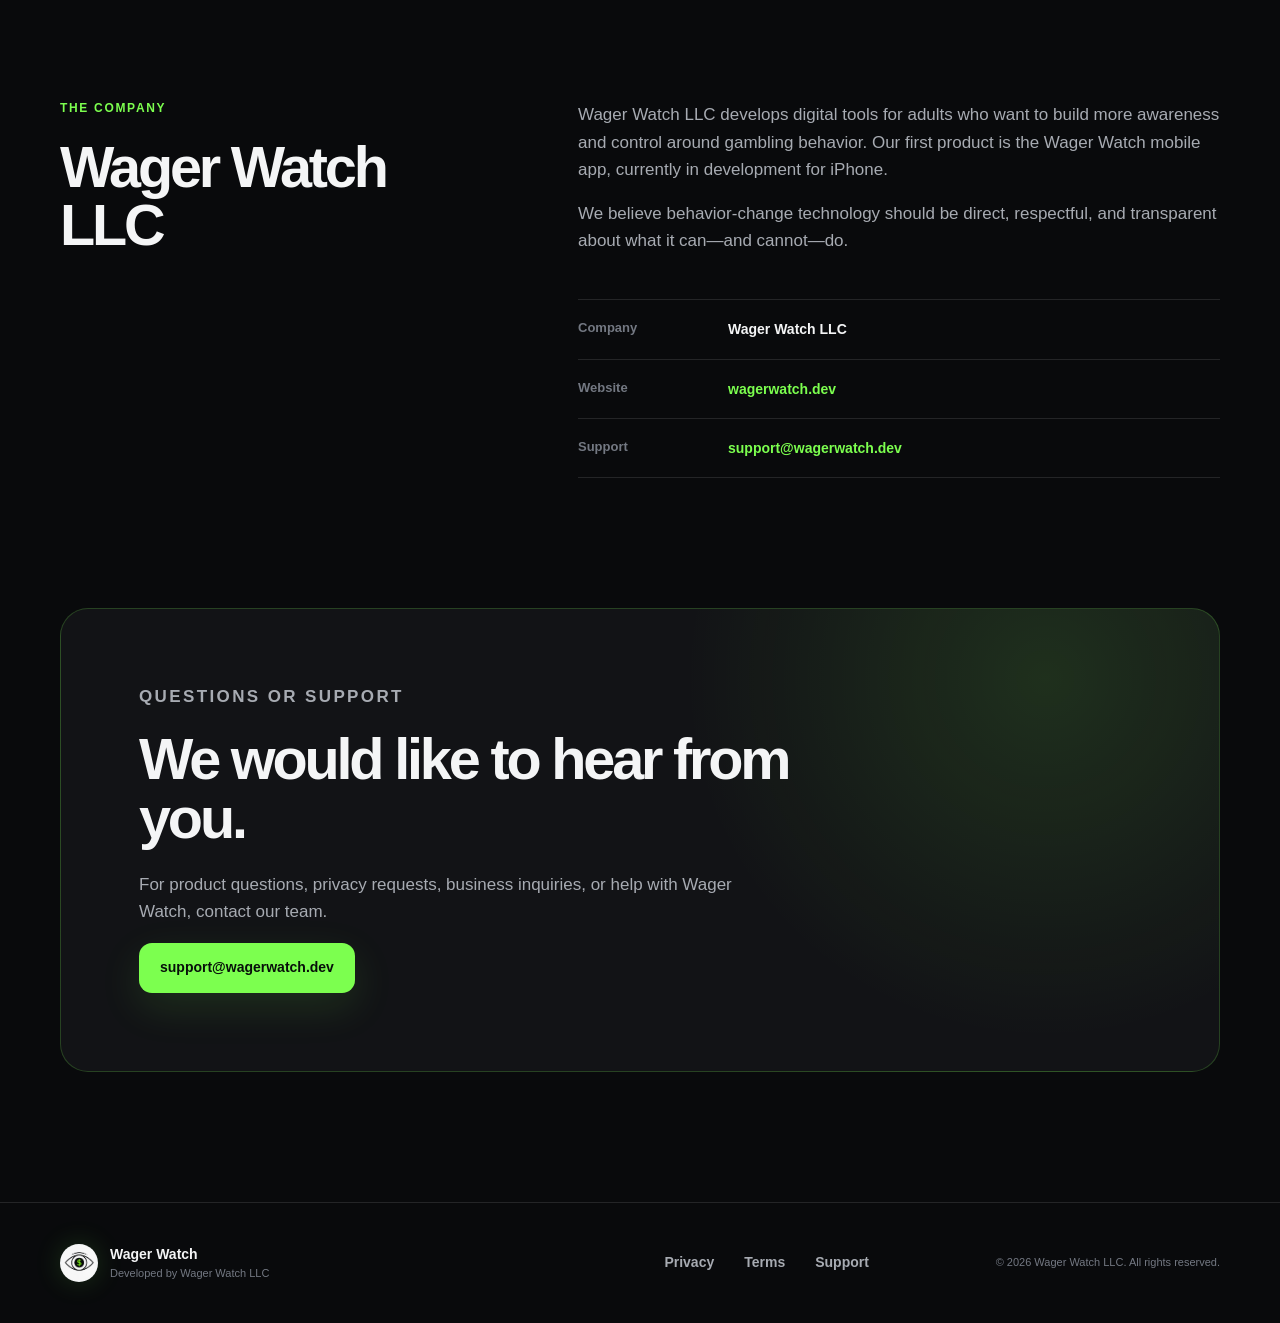
==== commit 00eb4996: "Add Wager Watch logo and app color system Use the supplied eye-and-dollar mark for site branding and" ====
--- a/index.html
+++ b/index.html
@@ -10,8 +10,8 @@
   <meta property="og:type" content="website">
   <meta property="og:url" content="https://wagerwatch.dev/">
   <title>Wager Watch — Take back control</title>
-  <link rel="icon" href="favicon.svg" type="image/svg+xml">
-  <link rel="stylesheet" href="styles.css">
+  <link rel="icon" href="wager-watch-logo.png?v=20260822" type="image/png">
+  <link rel="stylesheet" href="styles.css?v=20260822-2">
   <script type="application/ld+json">
     {
       "@context": "https://schema.org",
@@ -29,7 +29,7 @@
   <header class="site-header">
     <div class="shell nav-wrap">
       <a class="brand" href="#top" aria-label="Wager Watch home">
-        <span class="brand-mark" aria-hidden="true">W</span>
+        <span class="brand-mark" aria-hidden="true"><img src="wager-watch-logo.png?v=20260822" alt=""></span>
         <span>Wager Watch</span>
       </a>
       <nav aria-label="Primary navigation">
@@ -60,7 +60,7 @@
         <div class="product-preview" aria-label="Illustration of the Wager Watch app dashboard">
           <div class="phone">
             <div class="phone-top"><span>9:41</span><span class="phone-island"></span><span>● ●</span></div>
-            <div class="app-brand"><span class="mini-mark">W</span><span>Wager Watch</span><span class="streak">7 day streak</span></div>
+            <div class="app-brand"><span class="mini-mark"><img src="wager-watch-logo.png?v=20260822" alt=""></span><span>Wager Watch</span><span class="streak">7 day streak</span></div>
             <p class="screen-label">YOUR PLAN THIS WEEK</p>
             <div class="plan-card">
               <div><span class="muted">Weekly target</span><strong>Stay within your plan</strong></div>
@@ -190,7 +190,7 @@
 
   <footer>
     <div class="shell footer-grid">
-      <div class="footer-brand"><span class="brand-mark" aria-hidden="true">W</span><div><strong>Wager Watch</strong><span>Developed by Wager Watch LLC</span></div></div>
+      <div class="footer-brand"><span class="brand-mark" aria-hidden="true"><img src="wager-watch-logo.png?v=20260822" alt=""></span><div><strong>Wager Watch</strong><span>Developed by Wager Watch LLC</span></div></div>
       <nav aria-label="Legal navigation">
         <a href="privacy.html">Privacy</a>
         <a href="terms.html">Terms</a>
--- a/styles.css
+++ b/styles.css
@@ -34,7 +34,8 @@
 .site-header { position: absolute; inset: 0 0 auto; z-index: 10; }
 .nav-wrap { height: 88px; display: flex; align-items: center; justify-content: space-between; border-bottom: 1px solid var(--line); }
 .brand { display: flex; align-items: center; gap: 12px; color: var(--text); text-decoration: none; font-size: 17px; font-weight: 760; letter-spacing: -0.02em; }
-.brand-mark { width: 36px; height: 36px; display: inline-grid; place-items: center; border-radius: 10px; background: var(--lime); color: #07100a; font-size: 18px; font-weight: 900; box-shadow: 0 0 28px rgba(124, 255, 79, 0.18); }
+.brand-mark { width: 38px; height: 38px; display: inline-grid; place-items: center; overflow: hidden; border: 1px solid rgba(255,255,255,.18); border-radius: 50%; background: var(--text); box-shadow: 0 0 28px rgba(124, 255, 79, 0.16); }
+.brand-mark img { width: 34px; height: 34px; display: block; object-fit: contain; }
 nav { display: flex; align-items: center; gap: 30px; }
 nav a { color: var(--muted); text-decoration: none; font-size: 14px; font-weight: 650; transition: color .2s ease; }
 nav a:hover, nav a:focus-visible { color: var(--text); }
@@ -68,7 +69,8 @@
 .phone-top > :last-child { text-align: right; }
 .phone-island { width: 76px; height: 22px; margin-inline: auto; border-radius: 20px; background: #050506; }
 .app-brand { display: flex; align-items: center; gap: 8px; margin-bottom: 32px; font-size: 12px; font-weight: 800; }
-.mini-mark { width: 23px; height: 23px; display: grid; place-items: center; border-radius: 7px; background: var(--lime); color: #07100a; font-size: 11px; }
+.mini-mark { width: 25px; height: 25px; display: grid; place-items: center; overflow: hidden; border-radius: 50%; background: var(--text); }
+.mini-mark img { width: 23px; height: 23px; display: block; object-fit: contain; }
 .streak { margin-left: auto; color: var(--amber); font-size: 9px; }
 .screen-label { margin-bottom: 8px; color: var(--subtle); font-size: 9px; font-weight: 850; letter-spacing: .1em; }
 .plan-card, .check-card, .urge-card { border: 1px solid var(--line); background: rgba(255,255,255,.045); }
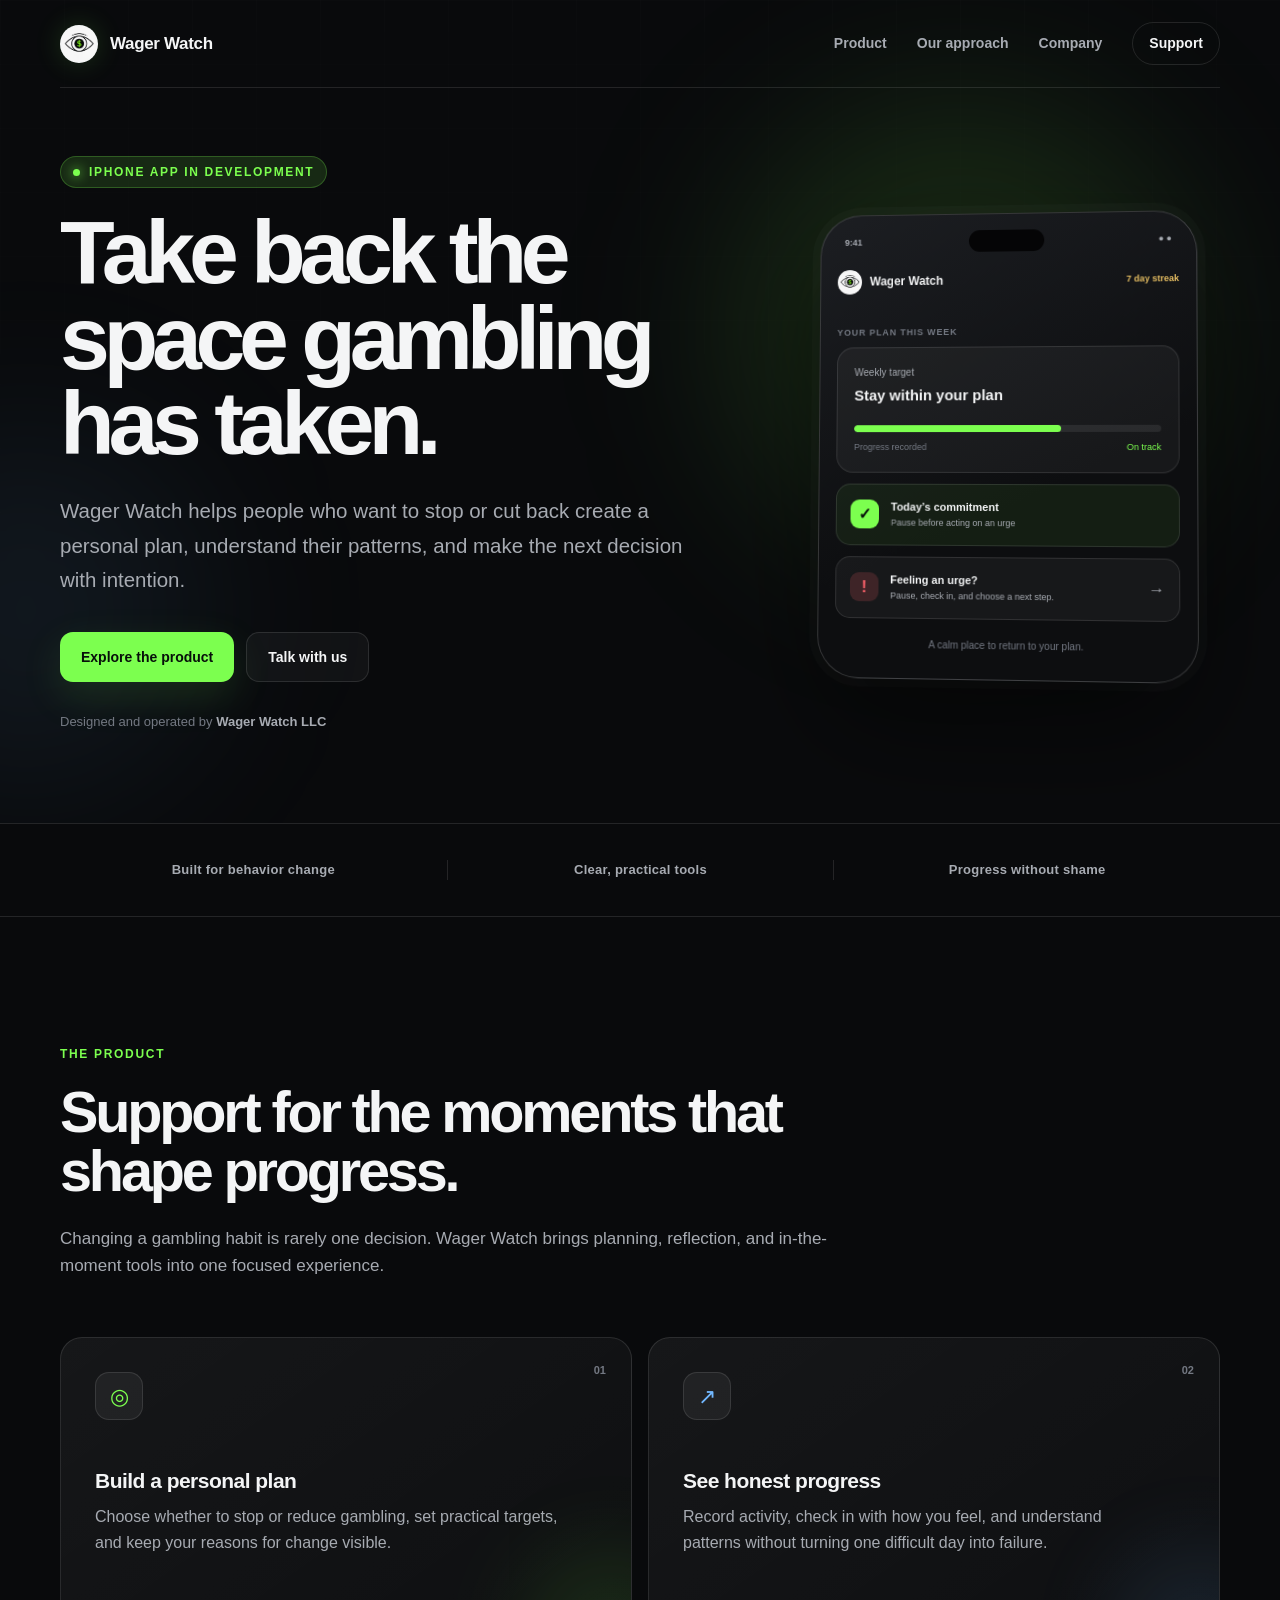
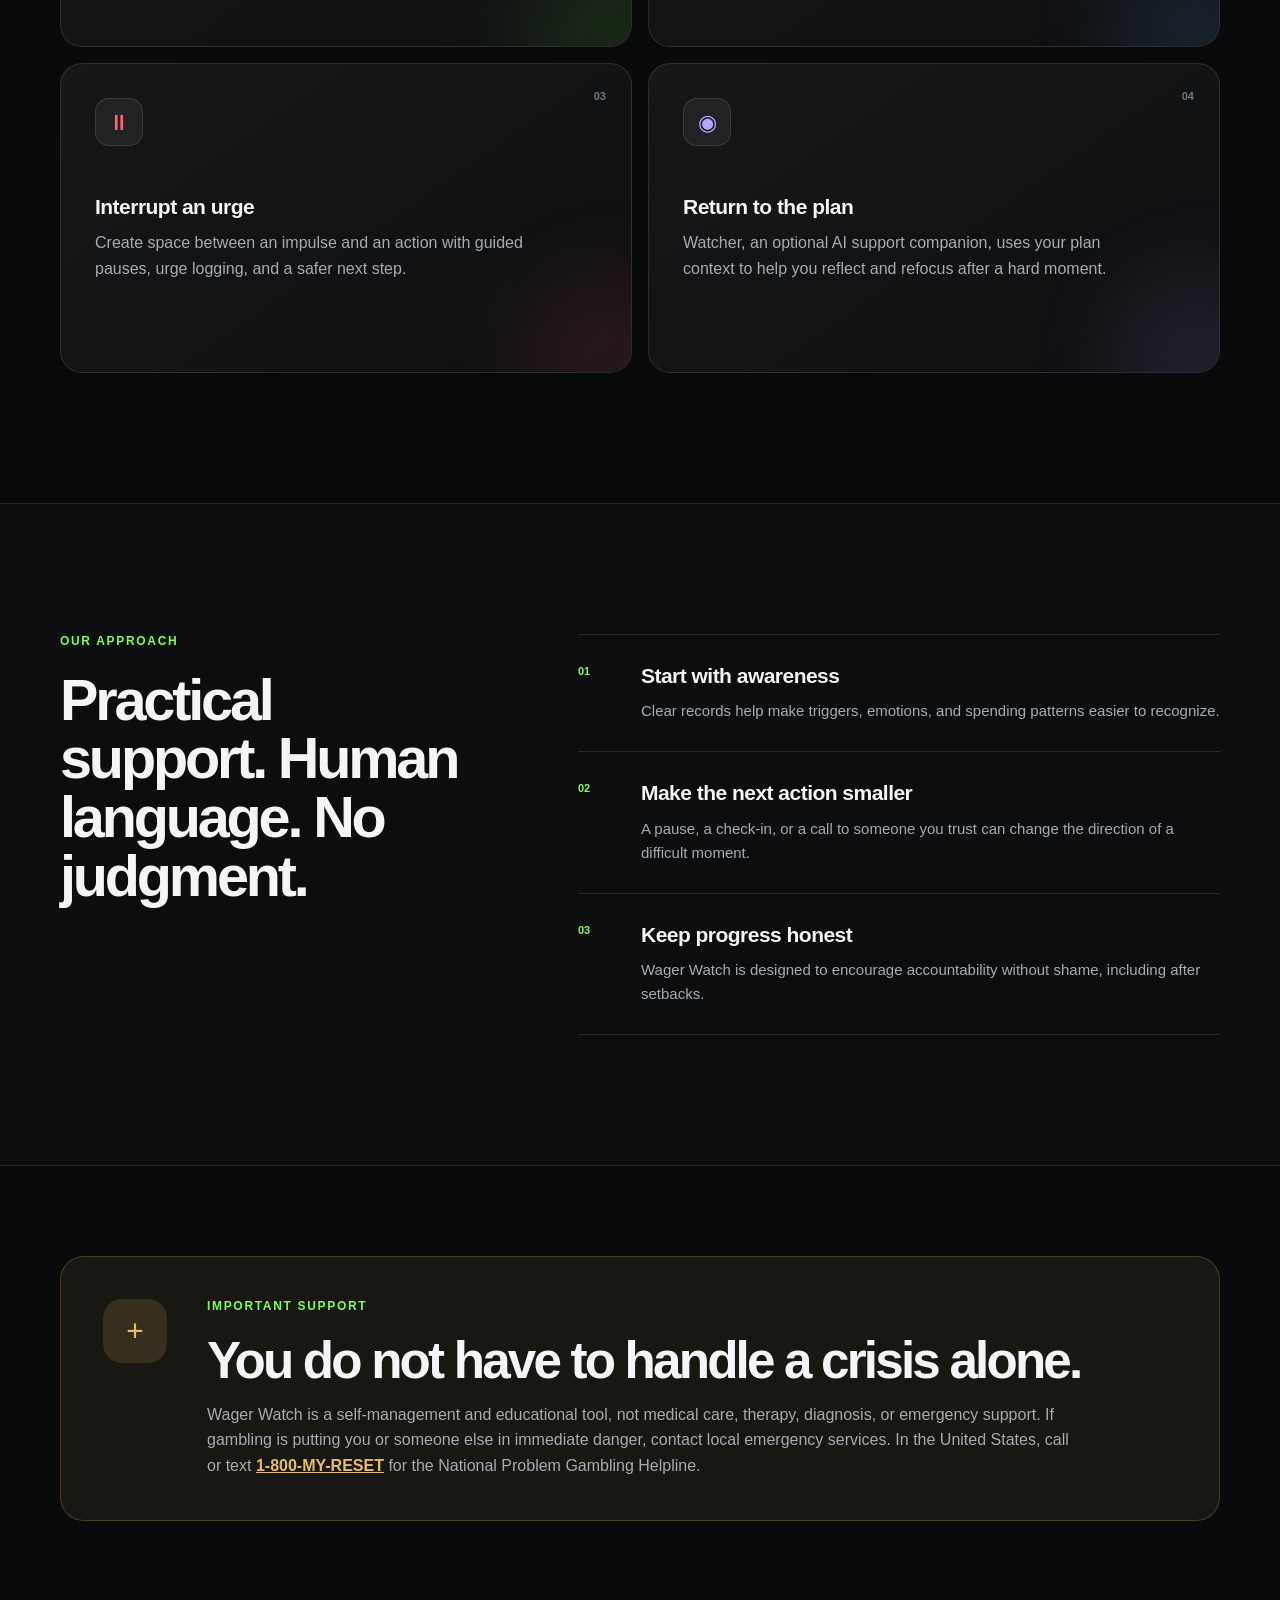
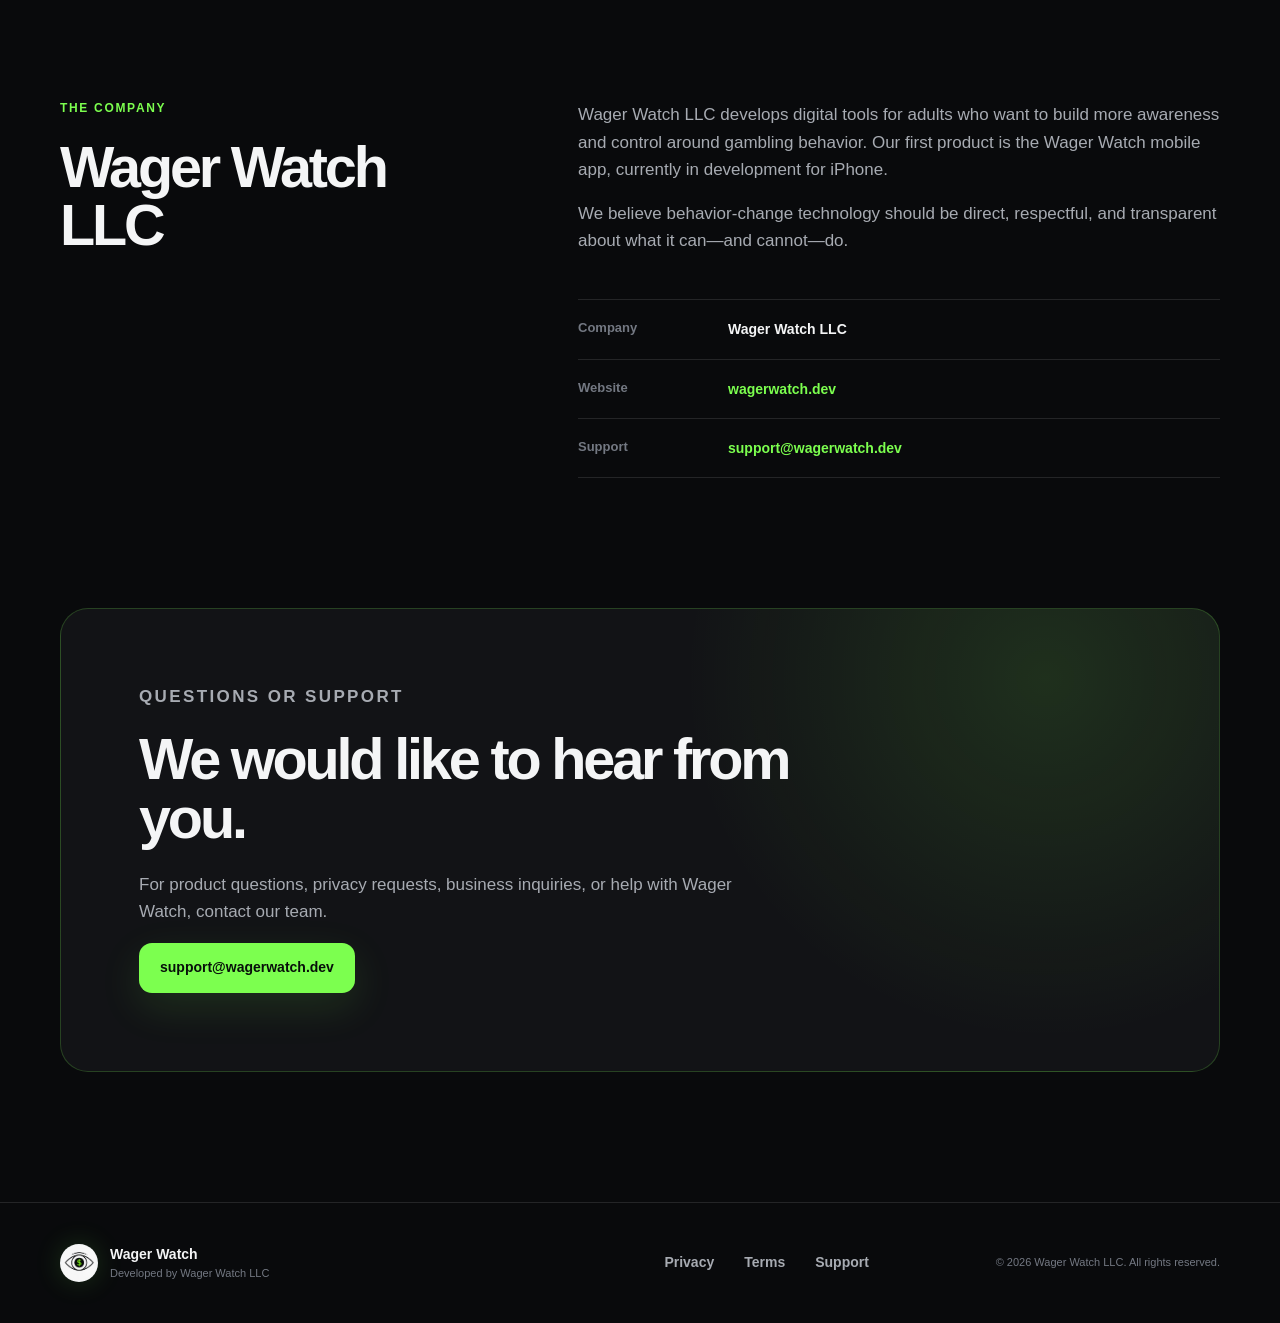
==== commit 51c92579: "Add Wager Watch support page" ====
--- a/index.html
+++ b/index.html
@@ -11,7 +11,7 @@
   <meta property="og:url" content="https://wagerwatch.dev/">
   <title>Wager Watch — Take back control</title>
   <link rel="icon" href="wager-watch-logo.png?v=20260822" type="image/png">
-  <link rel="stylesheet" href="styles.css?v=20260822-2">
+  <link rel="stylesheet" href="styles.css?v=20261021-support">
   <script type="application/ld+json">
     {
       "@context": "https://schema.org",
@@ -36,7 +36,7 @@
         <a href="#product">Product</a>
         <a href="#approach">Our approach</a>
         <a href="#company">Company</a>
-        <a class="nav-contact" href="mailto:support@wagerwatch.dev">Contact</a>
+        <a class="nav-contact" href="support.html">Support</a>
       </nav>
     </div>
   </header>
@@ -194,7 +194,7 @@
       <nav aria-label="Legal navigation">
         <a href="privacy.html">Privacy</a>
         <a href="terms.html">Terms</a>
-        <a href="mailto:support@wagerwatch.dev">Support</a>
+        <a href="support.html">Support</a>
       </nav>
       <p>© 2026 Wager Watch LLC. All rights reserved.</p>
     </div>
--- a/styles.css
+++ b/styles.css
@@ -166,6 +166,26 @@
 .legal-content a { color: var(--lime); }
 .notice { padding: 20px; border-left: 3px solid var(--amber); background: rgba(230,190,98,.07); }
 
+.support-main { padding: 150px 0 110px; }
+.support-header { max-width: 760px; margin-bottom: 56px; }
+.support-header h1 { font-size: clamp(3.2rem, 7vw, 5.7rem); }
+.support-header > p:last-child { max-width: 660px; color: var(--muted); font-size: 18px; }
+.support-contact { display: flex; align-items: center; justify-content: space-between; gap: 32px; padding: clamp(30px, 5vw, 58px); border: 1px solid rgba(124,255,79,.24); border-radius: 24px; background: radial-gradient(circle at 92% 10%, rgba(124,255,79,.11), transparent 38%), var(--surface); }
+.support-contact h2 { max-width: 590px; margin-bottom: 15px; font-size: clamp(2rem, 4vw, 3.4rem); }
+.support-contact p:last-child { max-width: 650px; margin-bottom: 0; color: var(--muted); }
+.support-contact .button { flex: 0 0 auto; max-width: 100%; text-align: center; overflow-wrap: anywhere; }
+.support-help { padding-top: 92px; }
+.support-section-heading { margin-bottom: 32px; }
+.support-section-heading h2 { margin-bottom: 0; }
+.support-grid { display: grid; grid-template-columns: repeat(2, minmax(0, 1fr)); gap: 16px; }
+.support-card { padding: 32px; border: 1px solid var(--line); border-radius: 20px; background: var(--surface); }
+.support-card h3 { margin-bottom: 14px; }
+.support-card p { margin-bottom: 0; color: var(--muted); }
+.support-card a { color: var(--lime); text-underline-offset: 3px; }
+.support-safety { margin-top: 72px; padding: 30px 34px; border-left: 3px solid var(--amber); background: rgba(230,190,98,.07); }
+.support-safety h2 { margin-bottom: 10px; font-size: 23px; letter-spacing: -.025em; }
+.support-safety p { max-width: 850px; margin-bottom: 0; color: var(--muted); }
+
 @media (max-width: 850px) {
   .shell { width: min(100% - 34px, var(--shell)); }
   .site-header nav a:not(.nav-contact) { display: none; }
@@ -181,6 +201,7 @@
   footer p { text-align: center; }
   .legal-layout { grid-template-columns: 1fr; gap: 35px; }
   .legal-nav { position: static; flex-direction: row; flex-wrap: wrap; }
+  .support-contact { align-items: flex-start; flex-direction: column; }
 }
 
 @media (max-width: 600px) {
@@ -195,6 +216,11 @@
   .safety-card { grid-template-columns: 1fr; padding: 28px; }
   .company-details div { grid-template-columns: 1fr; gap: 3px; }
   .legal-main { padding-top: 120px; }
+  .support-main { padding: 120px 0 80px; }
+  .support-grid { grid-template-columns: 1fr; }
+  .support-card { padding: 26px; }
+  .support-help { padding-top: 70px; }
+  .support-safety { margin-top: 60px; }
 }
 
 @media (prefers-reduced-motion: reduce) {
